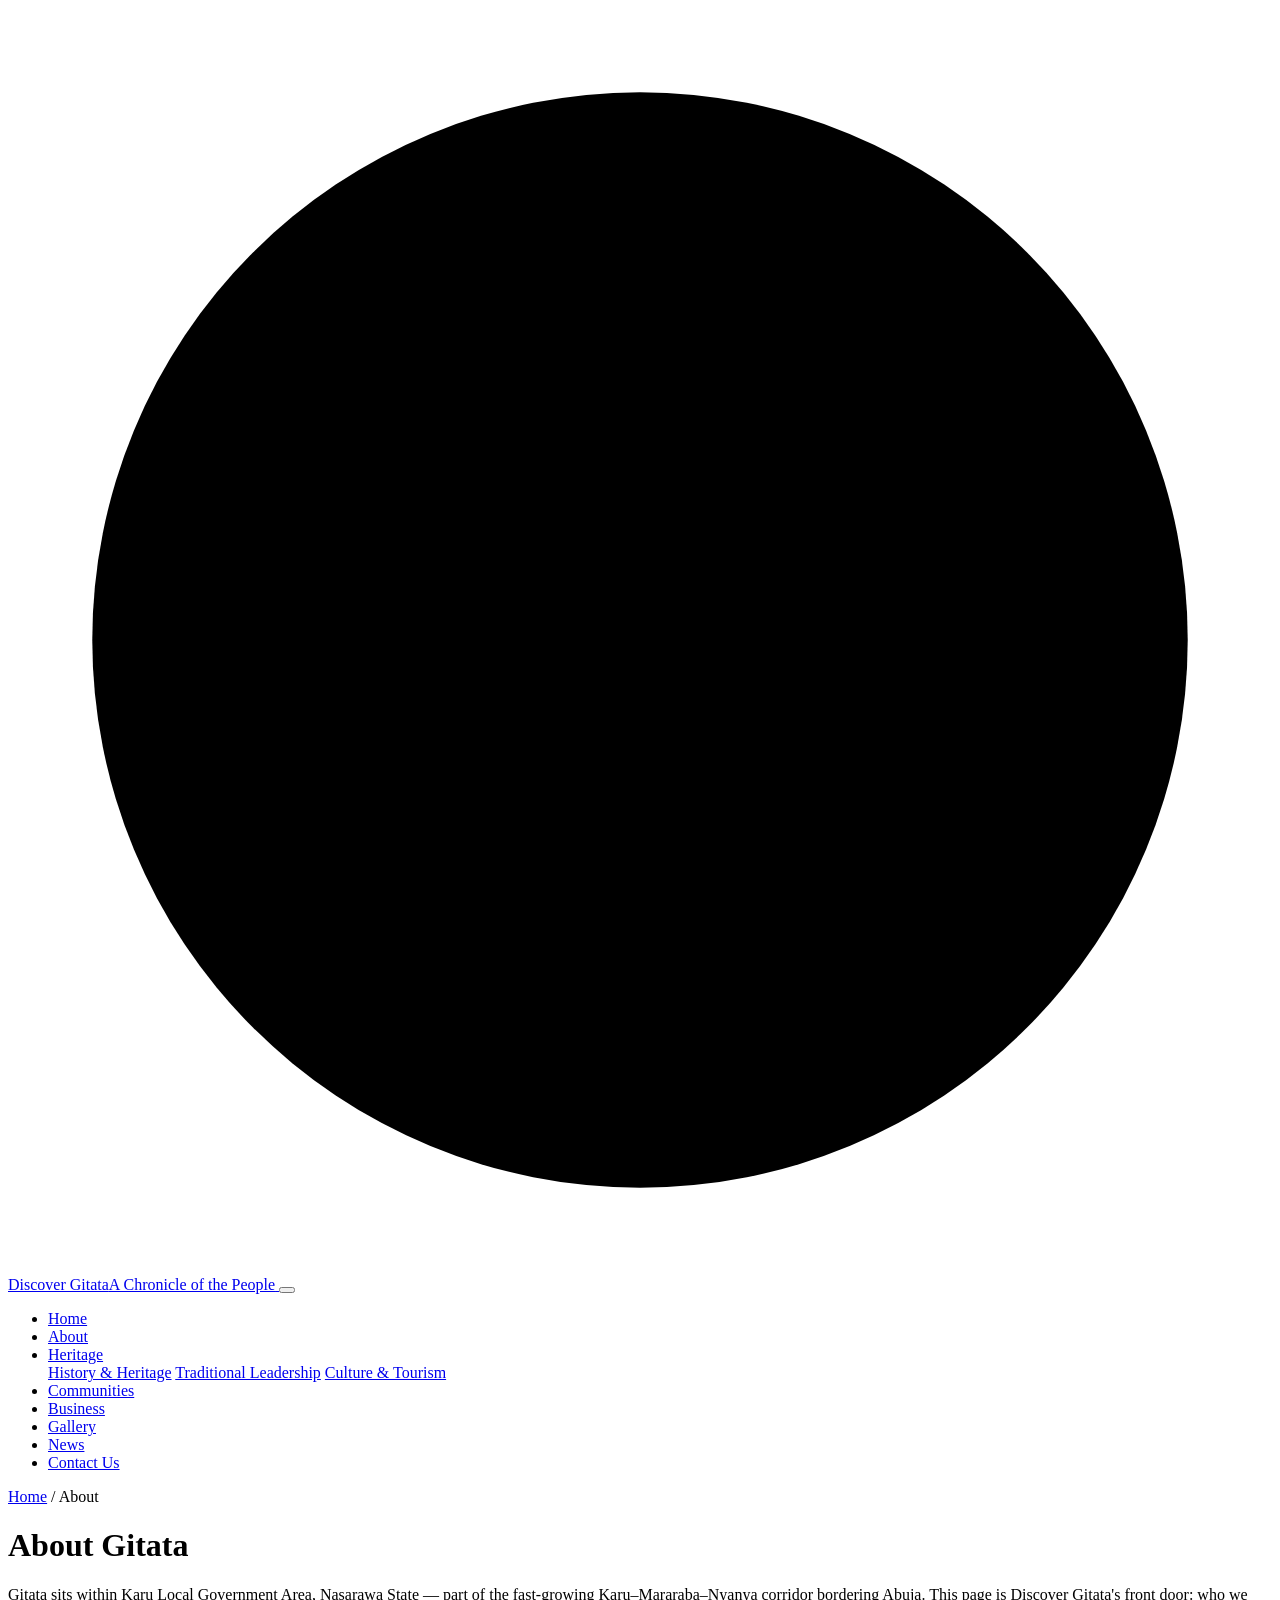
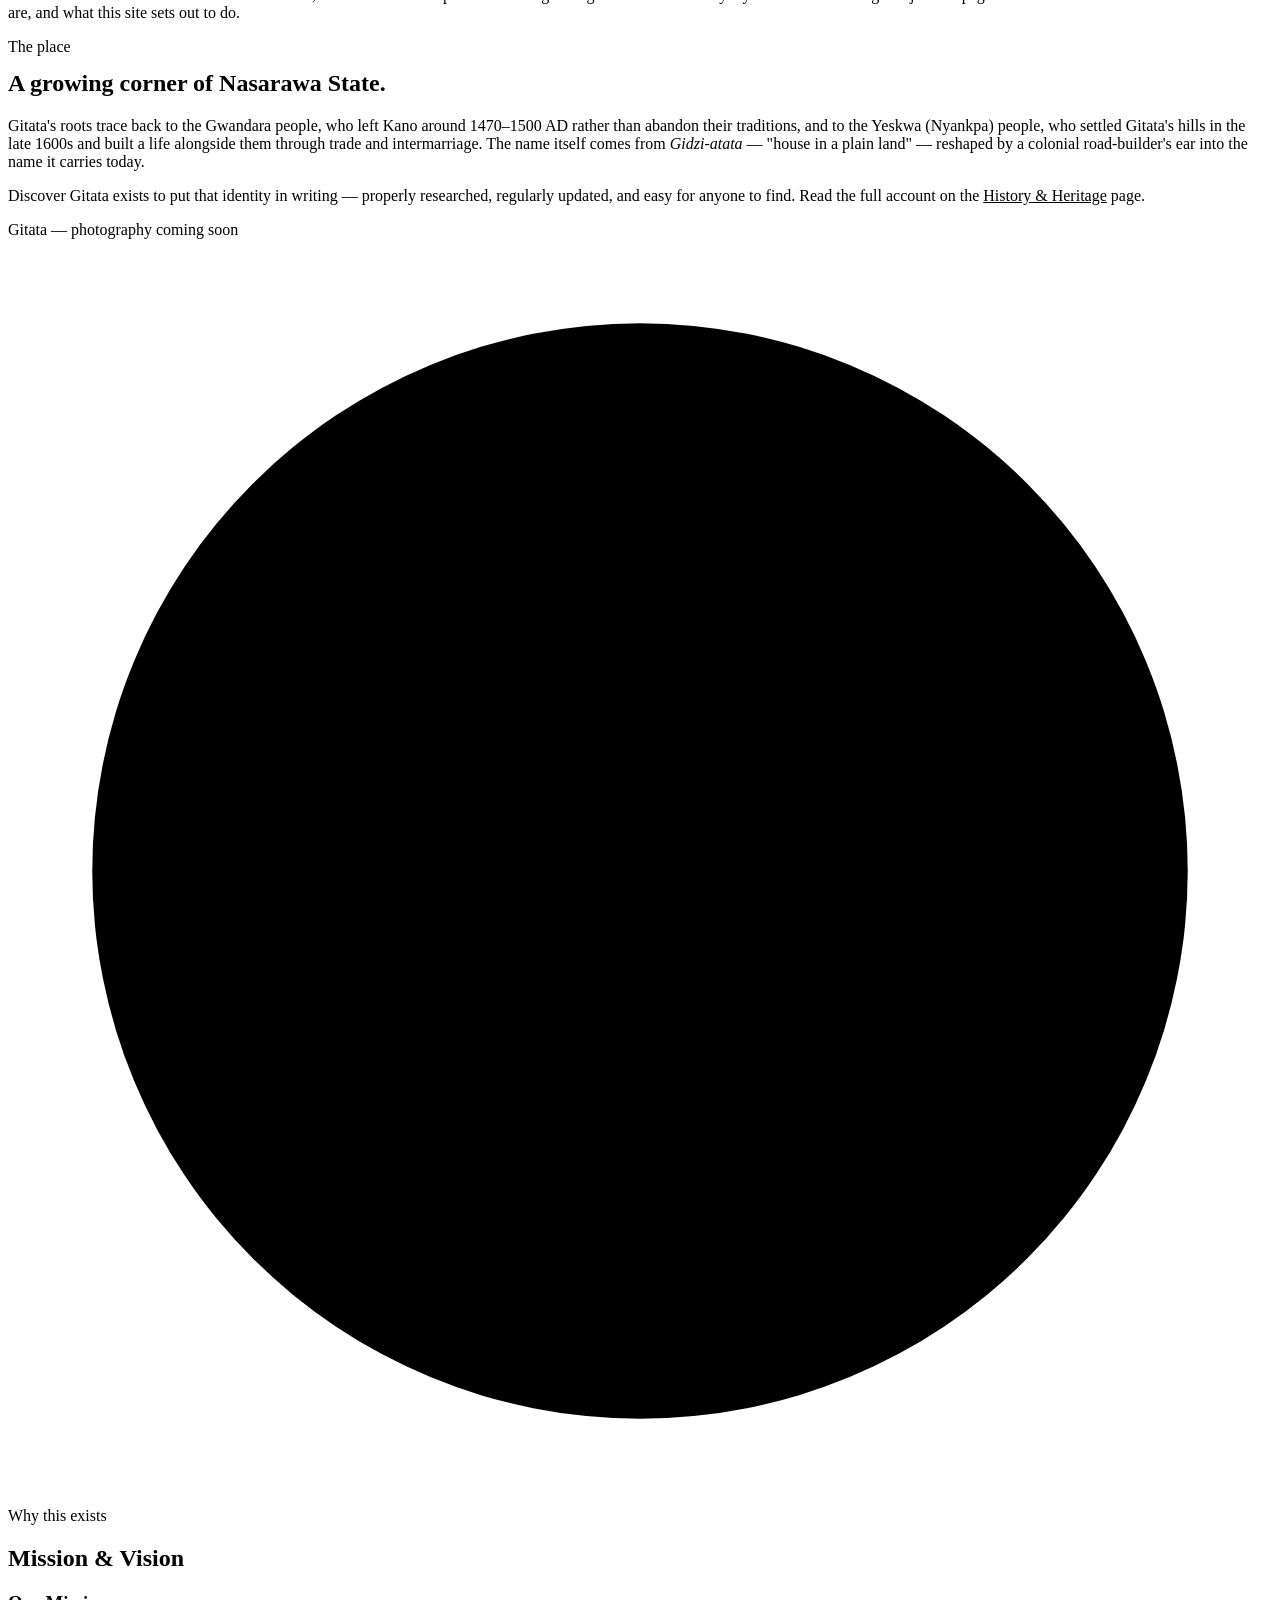
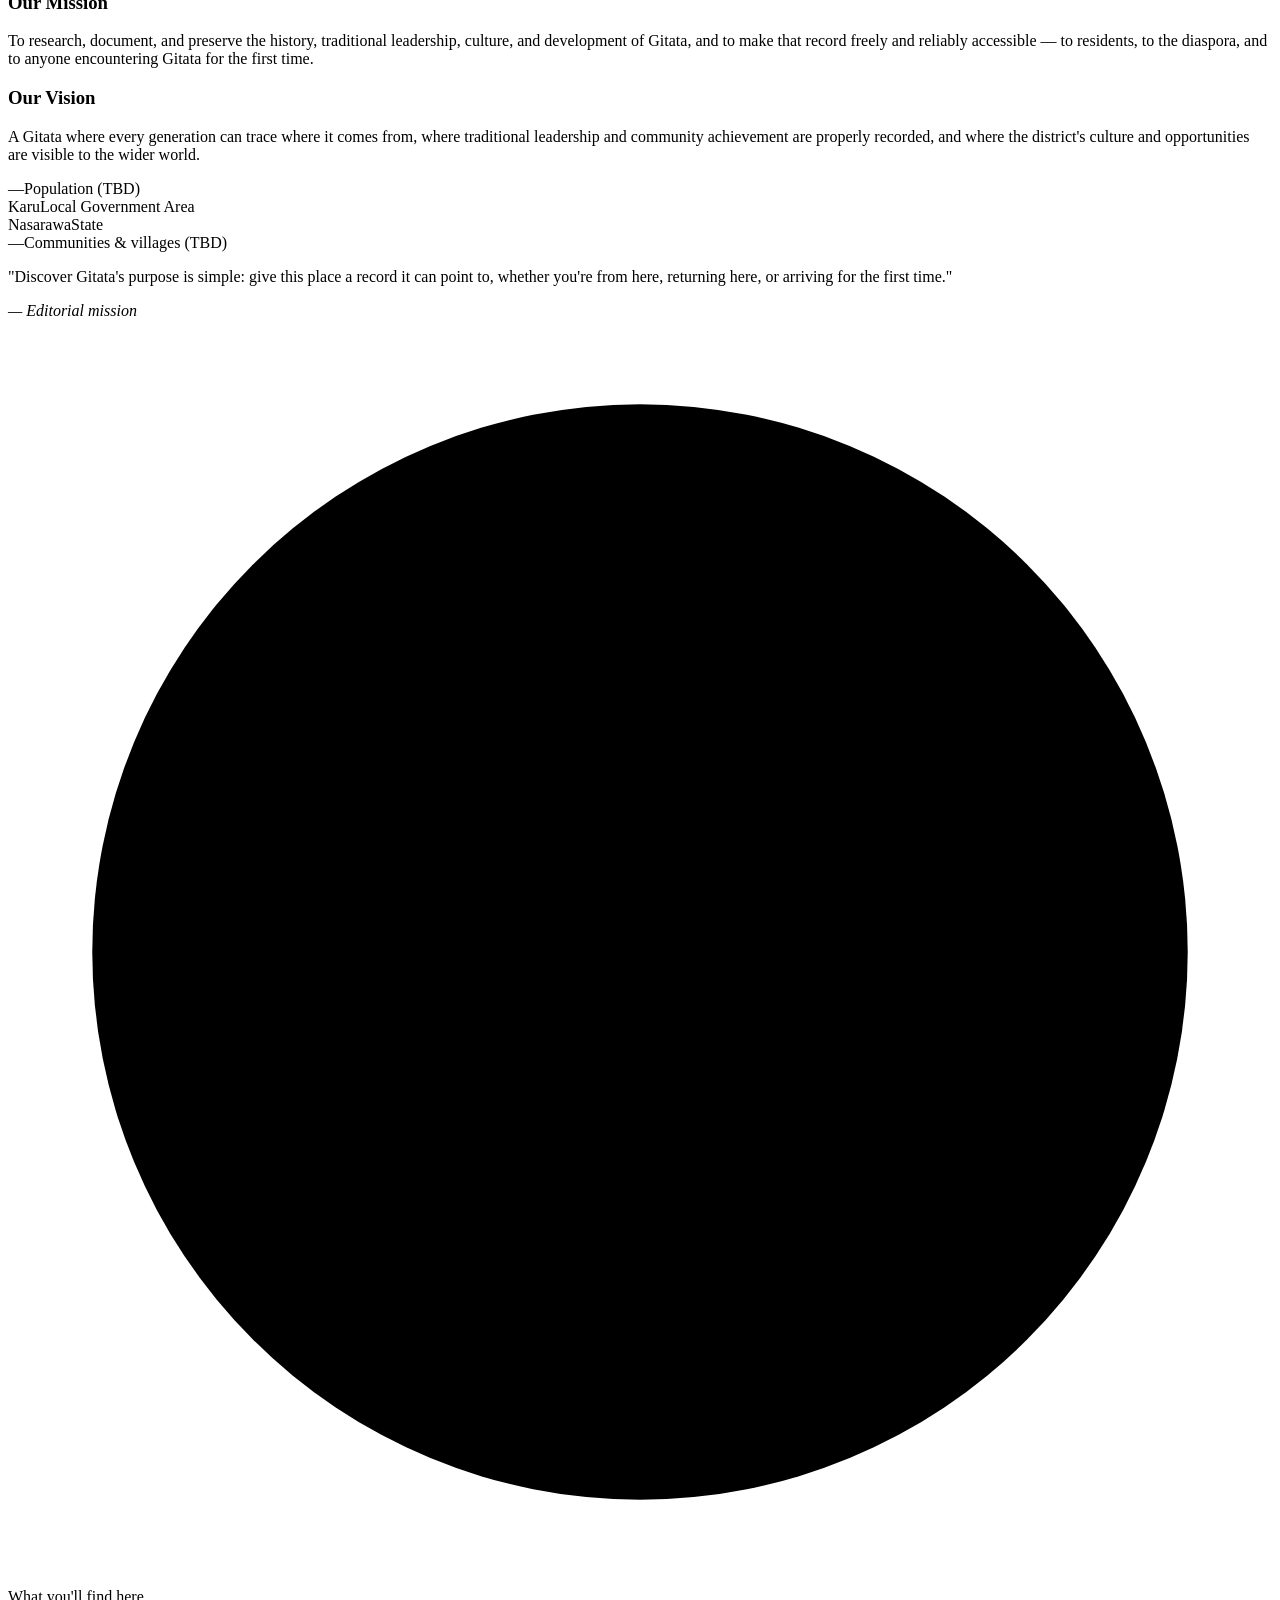
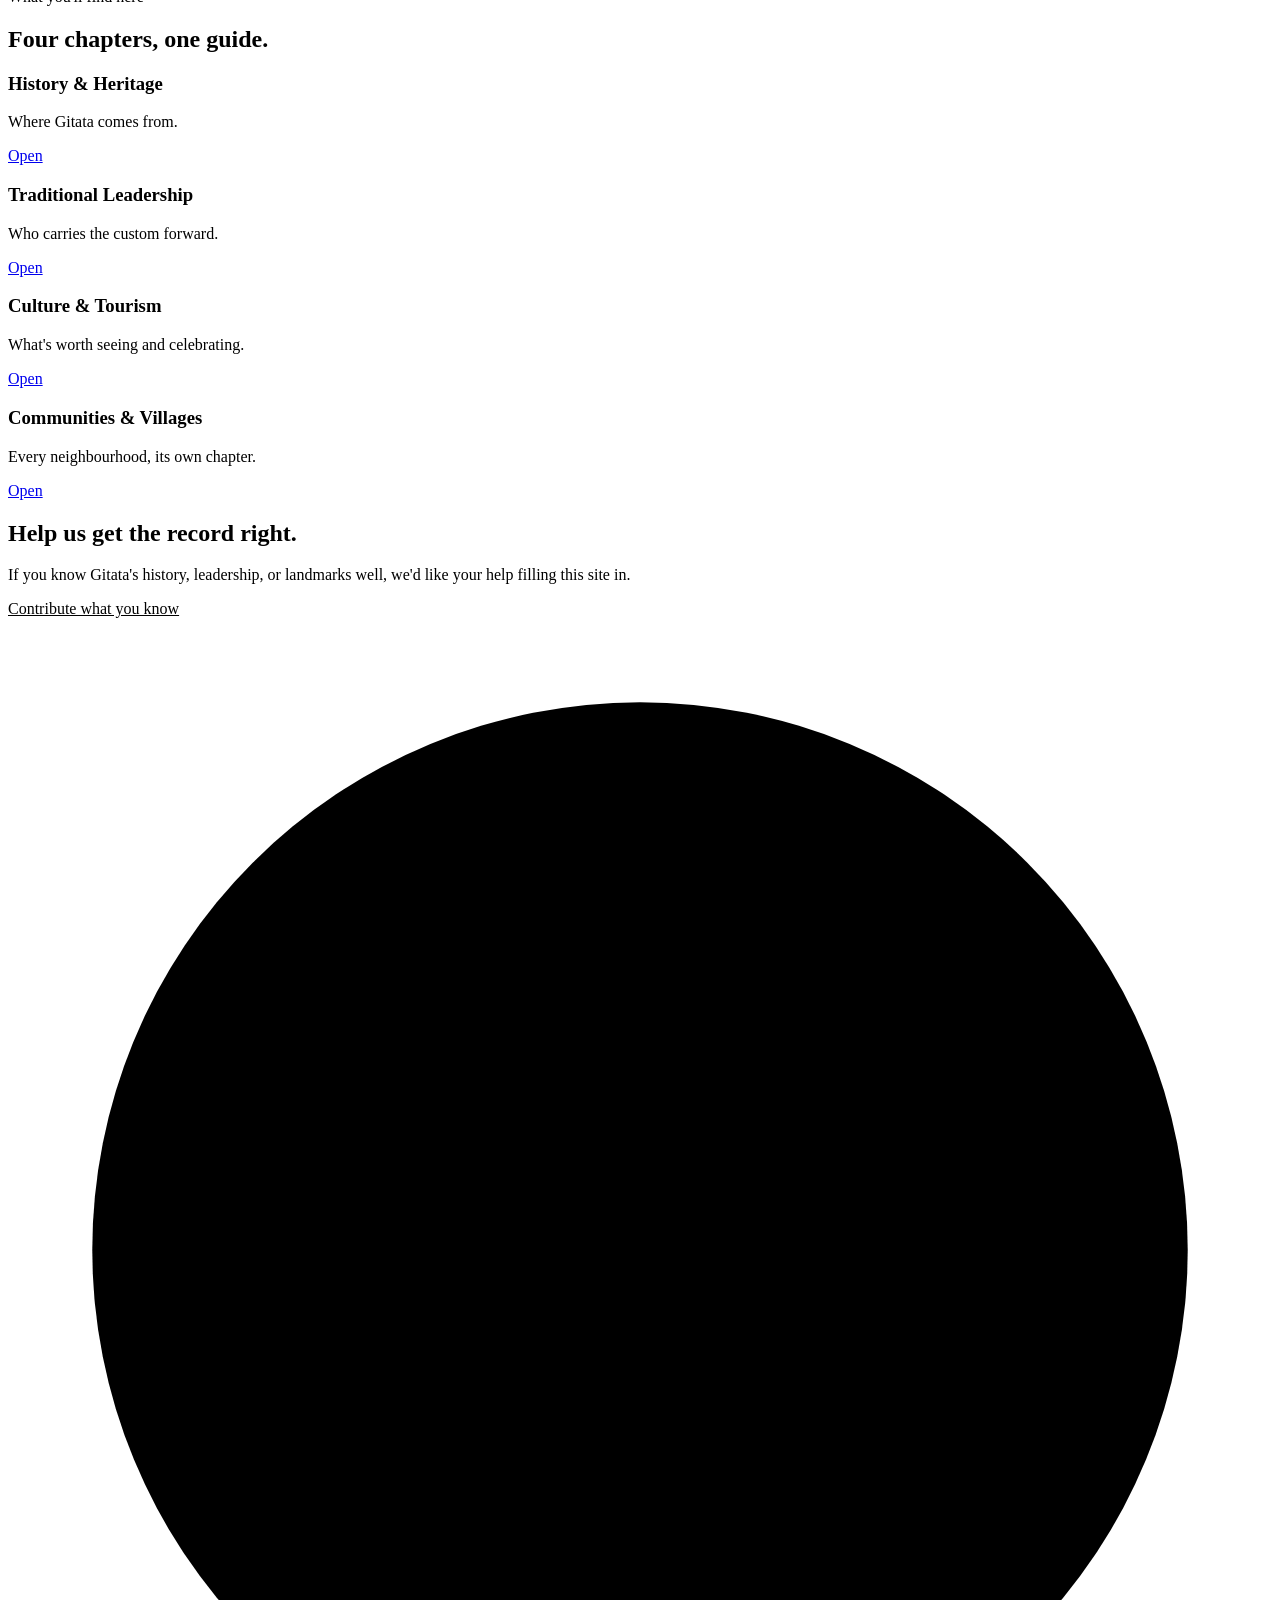
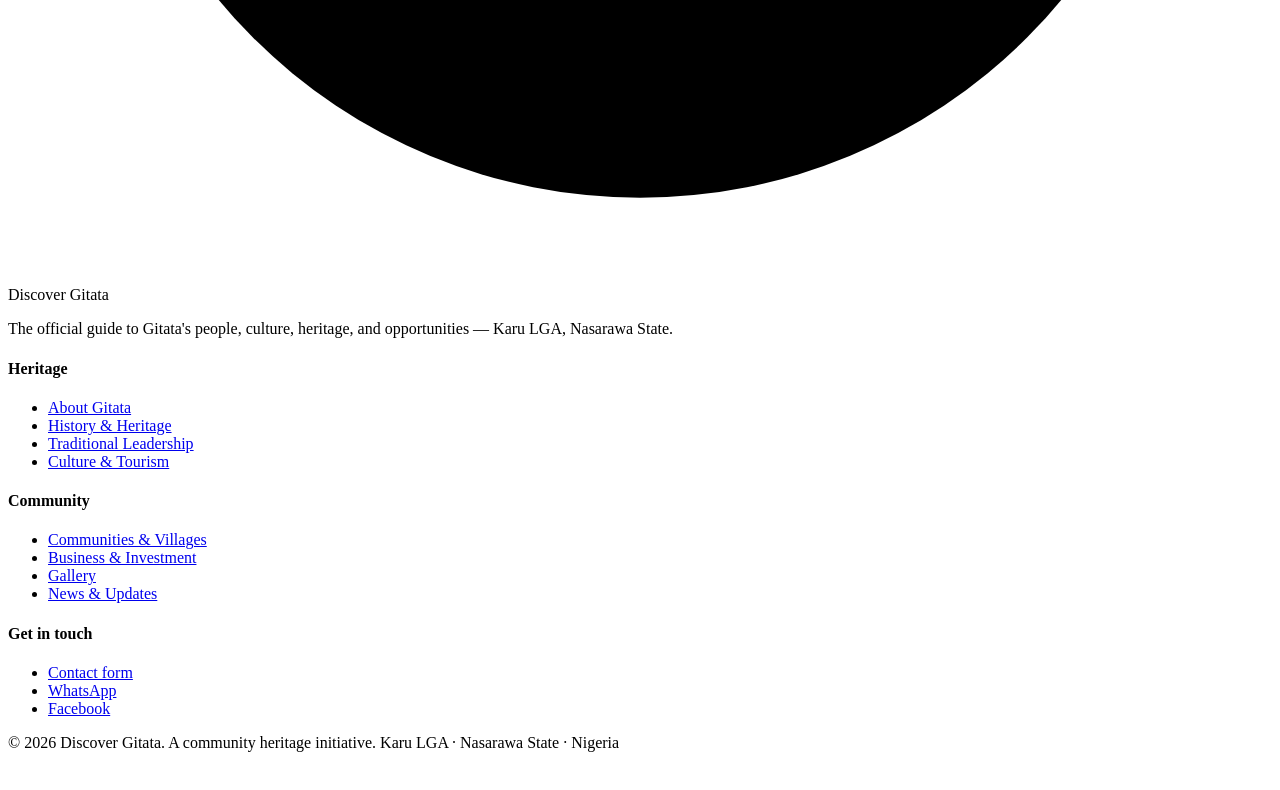
==== about.html @ 5fe95b78 "Add files via upload" ====
<!doctype html>
<html lang="en">
  <head>
    <meta charset="UTF-8" />
    <meta name="viewport" content="width=device-width, initial-scale=1.0" />
    <title>About Gitata Discover Gitata</title>
    <meta
      name="description"
      content="About Gitata: location, identity, and what Discover Gitata covers."
    />
    <link rel="stylesheet" href="css/style.css" />
  </head>
  <body>
    <nav class="site-nav">
      <div class="wrap">
        <a href="index.html" class="brand">
          <svg
            class="seal"
            viewBox="0 0 60 60"
            xmlns="http://www.w3.org/2000/svg"
            aria-hidden="true"
          >
            <circle cx="30" cy="30" r="26" stroke-width="1.3" />
            <circle cx="30" cy="30" r="19" stroke-width="1" />
            <path
              class="seal-core"
              d="M30 20L33 27L40 30L33 33L30 40L27 33L20 30L27 27Z"
            />
          </svg>
          <span
            >Discover Gitata<span class="brand-sub"
              >A Chronicle of the People</span
            ></span
          >
        </a>
        <button
          class="nav-toggle"
          aria-label="Toggle menu"
          aria-expanded="false"
        >
          <span></span><span></span><span></span>
        </button>
        <ul class="nav-links">
          <li><a href="index.html" class="nav-link">Home</a></li>
          <li class="active">
            <a href="about.html" class="nav-link">About</a>
          </li>
          <li class="has-dropdown">
            <a href="#" class="nav-link">Heritage</a>
            <div class="dropdown">
              <a href="history.html">History &amp; Heritage</a>
              <a href="leadership.html">Traditional Leadership</a>
              <a href="culture.html">Culture &amp; Tourism</a>
            </div>
          </li>
          <li><a href="communities.html" class="nav-link">Communities</a></li>
          <li><a href="business.html" class="nav-link">Business</a></li>
          <li><a href="gallery.html" class="nav-link">Gallery</a></li>
          <li><a href="news.html" class="nav-link">News</a></li>
          <li><a href="contact.html" class="nav-cta">Contact Us</a></li>
        </ul>
      </div>
    </nav>

    <header class="sub-hero">
      <div class="wrap">
        <div class="crumb"><a href="index.html">Home</a> / About</div>
        <h1>About Gitata</h1>
        <p class="lede">
          Gitata sits within Karu Local Government Area, Nasarawa State — part
          of the fast-growing Karu–Mararaba–Nyanya corridor bordering Abuja.
          This page is Discover Gitata's front door: who we are, and what this
          site sets out to do.
        </p>
      </div>
    </header>

    <section>
      <div class="wrap">
        <div class="grid grid-2" style="gap: 60px; align-items: flex-start">
          <div>
            <div class="eyebrow">The place</div>
            <h2 style="margin-top: 14px">
              A growing corner of Nasarawa State.
            </h2>
            <p style="margin-top: 16px; color: var(--ink-soft)">
              Gitata's roots trace back to the Gwandara people, who left Kano
              around 1470–1500 AD rather than abandon their traditions, and to
              the Yeskwa (Nyankpa) people, who settled Gitata's hills in the
              late 1600s and built a life alongside them through trade and
              intermarriage. The name itself comes from <em>Gidzi-atata</em> —
              "house in a plain land" — reshaped by a colonial road-builder's
              ear into the name it carries today.
            </p>
            <p style="margin-top: 16px; color: var(--ink-soft)">
              Discover Gitata exists to put that identity in writing — properly
              researched, regularly updated, and easy for anyone to find. Read
              the full account on the
              <a
                href="history.html"
                style="color: var(--laterite); text-decoration: underline"
                >History &amp; Heritage</a
              >
              page.
            </p>
          </div>
          <div class="media-block">
            <span>Gitata — photography coming soon</span>
          </div>
        </div>
      </div>
    </section>

    <section>
      <div class="wrap">
        <div class="section-head">
          <svg
            class="seal"
            viewBox="0 0 60 60"
            xmlns="http://www.w3.org/2000/svg"
            aria-hidden="true"
          >
            <circle cx="30" cy="30" r="26" stroke-width="1.3" />
            <circle cx="30" cy="30" r="19" stroke-width="1" />
            <path
              class="seal-core"
              d="M30 20L33 27L40 30L33 33L30 40L27 33L20 30L27 27Z"
            />
          </svg>
          <div>
            <div class="eyebrow">Why this exists</div>
            <h2>Mission &amp; Vision</h2>
          </div>
        </div>
        <div class="grid grid-2" style="gap: 26px">
          <div class="card">
            <h3>Our Mission</h3>
            <p>
              To research, document, and preserve the history, traditional
              leadership, culture, and development of Gitata, and to make that
              record freely and reliably accessible — to residents, to the
              diaspora, and to anyone encountering Gitata for the first time.
            </p>
          </div>
          <div class="card">
            <h3>Our Vision</h3>
            <p>
              A Gitata where every generation can trace where it comes from,
              where traditional leadership and community achievement are
              properly recorded, and where the district's culture and
              opportunities are visible to the wider world.
            </p>
          </div>
        </div>
      </div>
    </section>

    <section class="section-alt">
      <div class="wrap">
        <div class="grid grid-4">
          <div class="stat">
            <span class="num">—</span
            ><span class="label">Population (TBD)</span>
          </div>
          <div class="stat">
            <span class="num">Karu</span
            ><span class="label">Local Government Area</span>
          </div>
          <div class="stat">
            <span class="num">Nasarawa</span><span class="label">State</span>
          </div>
          <div class="stat">
            <span class="num">—</span
            ><span class="label">Communities &amp; villages (TBD)</span>
          </div>
        </div>
      </div>
    </section>

    <section>
      <div class="wrap">
        <div class="pull">
          <p>
            "Discover Gitata's purpose is simple: give this place a record it
            can point to, whether you're from here, returning here, or arriving
            for the first time."
          </p>
          <cite>— Editorial mission</cite>
        </div>
      </div>
    </section>

    <section class="section-alt">
      <div class="wrap">
        <div class="section-head">
          <svg
            class="seal"
            viewBox="0 0 60 60"
            xmlns="http://www.w3.org/2000/svg"
            aria-hidden="true"
          >
            <circle cx="30" cy="30" r="26" stroke-width="1.3" />
            <circle cx="30" cy="30" r="19" stroke-width="1" />
            <path
              class="seal-core"
              d="M30 20L33 27L40 30L33 33L30 40L27 33L20 30L27 27Z"
            />
          </svg>
          <div>
            <div class="eyebrow">What you'll find here</div>
            <h2>Four chapters, one guide.</h2>
          </div>
        </div>
        <div class="grid grid-4">
          <div class="card">
            <h3>History &amp; Heritage</h3>
            <p>Where Gitata comes from.</p>
            <a href="history.html" class="btn btn-dark" style="margin-top: 14px"
              >Open</a
            >
          </div>
          <div class="card">
            <h3>Traditional Leadership</h3>
            <p>Who carries the custom forward.</p>
            <a
              href="leadership.html"
              class="btn btn-dark"
              style="margin-top: 14px"
              >Open</a
            >
          </div>
          <div class="card">
            <h3>Culture &amp; Tourism</h3>
            <p>What's worth seeing and celebrating.</p>
            <a href="culture.html" class="btn btn-dark" style="margin-top: 14px"
              >Open</a
            >
          </div>
          <div class="card">
            <h3>Communities &amp; Villages</h3>
            <p>Every neighbourhood, its own chapter.</p>
            <a
              href="communities.html"
              class="btn btn-dark"
              style="margin-top: 14px"
              >Open</a
            >
          </div>
        </div>
      </div>
    </section>

    <section class="cta-band">
      <div class="wrap">
        <h2>Help us get the record right.</h2>
        <p class="lede">
          If you know Gitata's history, leadership, or landmarks well, we'd like
          your help filling this site in.
        </p>
        <a
          href="contact.html"
          class="btn"
          style="background: #fff; color: var(--laterite)"
          >Contribute what you know</a
        >
      </div>
    </section>

    <footer>
      <div class="wrap">
        <div class="footer-grid">
          <div>
            <div class="footer-brand">
              <svg
                class="seal"
                viewBox="0 0 60 60"
                xmlns="http://www.w3.org/2000/svg"
                aria-hidden="true"
              >
                <circle cx="30" cy="30" r="26" stroke-width="1.3" />
                <circle cx="30" cy="30" r="19" stroke-width="1" />
                <path
                  class="seal-core"
                  d="M30 20L33 27L40 30L33 33L30 40L27 33L20 30L27 27Z"
                />
              </svg>
              <span>Discover Gitata</span>
            </div>
            <p>
              The official guide to Gitata's people, culture, heritage, and
              opportunities — Karu LGA, Nasarawa State.
            </p>
          </div>
          <div>
            <h4>Heritage</h4>
            <ul class="footer-links">
              <li><a href="about.html">About Gitata</a></li>
              <li><a href="history.html">History &amp; Heritage</a></li>
              <li><a href="leadership.html">Traditional Leadership</a></li>
              <li><a href="culture.html">Culture &amp; Tourism</a></li>
            </ul>
          </div>
          <div>
            <h4>Community</h4>
            <ul class="footer-links">
              <li><a href="communities.html">Communities &amp; Villages</a></li>
              <li><a href="business.html">Business &amp; Investment</a></li>
              <li><a href="gallery.html">Gallery</a></li>
              <li><a href="news.html">News &amp; Updates</a></li>
            </ul>
          </div>
          <div>
            <h4>Get in touch</h4>
            <ul class="footer-links">
              <li><a href="contact.html">Contact form</a></li>
              <li>
                <a
                  href="https://wa.me/2349159329638"
                  target="_blank"
                  rel="noopener"
                  >WhatsApp</a
                >
              </li>
              <li>
                <a
                  href="https://www.facebook.com/share/1D8crczQYN/"
                  target="_blank"
                  rel="noopener"
                  >Facebook</a
                >
              </li>
            </ul>
          </div>
        </div>
        <div class="footer-bottom">
          <span>© 2026 Discover Gitata. A community heritage initiative.</span>
          <span>Karu LGA · Nasarawa State · Nigeria</span>
        </div>
      </div>
    </footer>

    <a
      class="wa-float"
      href="https://wa.me/2349159329638"
      target="_blank"
      rel="noopener"
      aria-label="Chat on WhatsApp"
    >
      <svg width="26" height="26" viewBox="0 0 24 24" fill="#fff">
        <path
          d="M12.04 2C6.58 2 2.13 6.45 2.13 11.91c0 1.75.46 3.46 1.32 4.96L2.05 22l5.25-1.38a9.9 9.9 0 0 0 4.74 1.2h.01c5.46 0 9.91-4.45 9.91-9.91C21.96 6.45 17.5 2 12.04 2Zm5.79 14a1.6 1.6 0 0 1-1.11.98c-.29.06-.66.11-1.9-.4-1.6-.66-2.63-2.28-2.71-2.39-.08-.11-.65-.86-.65-1.65s.41-1.17.56-1.33c.14-.16.31-.2.42-.2h.3c.1 0 .23-.02.36.28.14.32.47 1.11.51 1.19.04.08.07.18.01.29-.06.11-.09.18-.18.27-.09.1-.19.22-.27.3-.09.09-.19.19-.08.37.11.19.49.81 1.05 1.31.72.65 1.33.85 1.52.94.19.09.3.08.41-.05.11-.13.47-.55.6-.74.13-.19.25-.16.42-.1.17.06 1.08.51 1.27.6.19.09.32.14.36.22.05.08.05.44-.1.87Z"
        />
      </svg>
    </a>

    <script src="js/main.js"></script>
  </body>
</html>
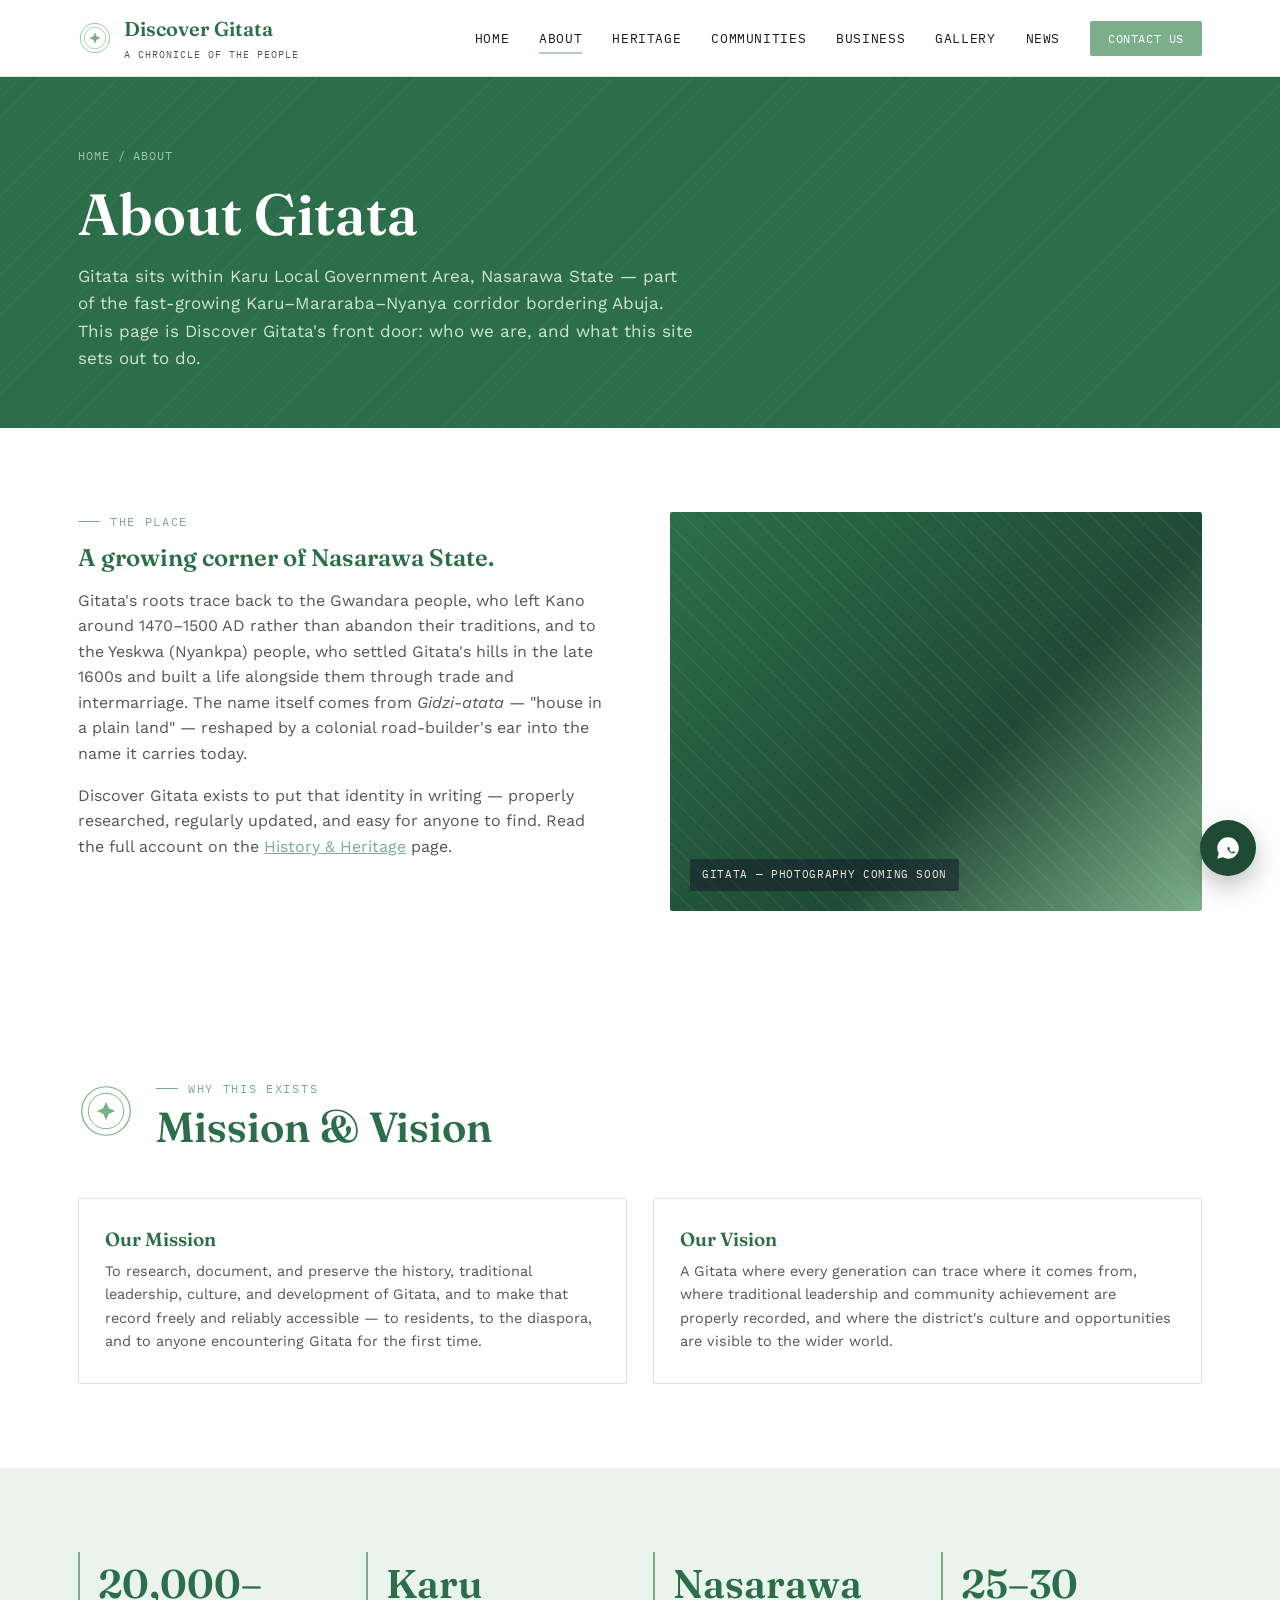
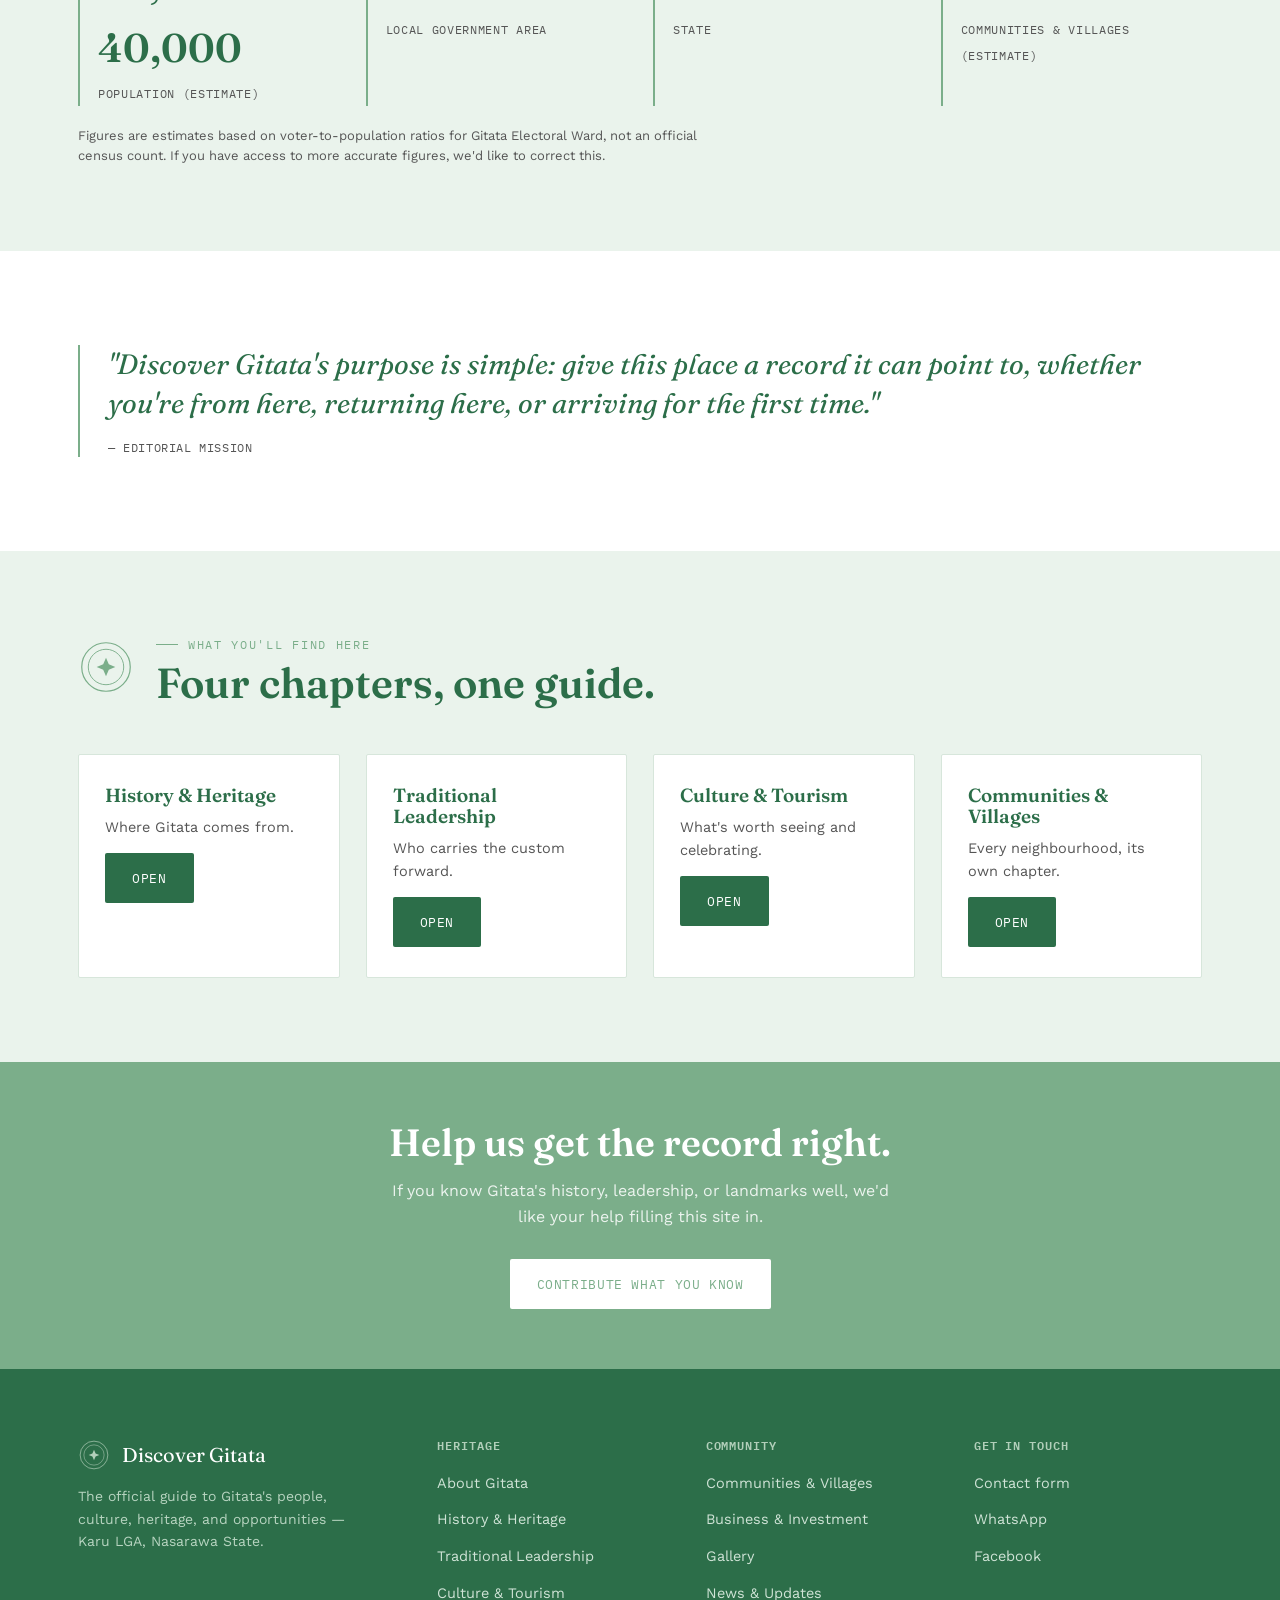
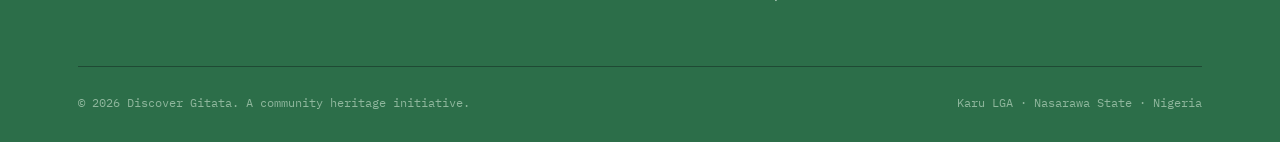
==== commit 09924626: "Add files via upload" ====
--- a/about.html
+++ b/about.html
@@ -3,7 +3,7 @@
   <head>
     <meta charset="UTF-8" />
     <meta name="viewport" content="width=device-width, initial-scale=1.0" />
-    <title>About Gitata Discover Gitata</title>
+    <title>About Gitata — Discover Gitata</title>
     <meta
       name="description"
       content="About Gitata: location, identity, and what Discover Gitata covers."
@@ -137,9 +137,10 @@
             <h3>Our Mission</h3>
             <p>
               To research, document, and preserve the history, traditional
-              leadership, culture, and development of Gitata, and to make that
-              record freely and reliably accessible — to residents, to the
-              diaspora, and to anyone encountering Gitata for the first time.
+              leadership, culture, and development of Gitata, and to make
+              that record freely and reliably accessible — to residents, to
+              the diaspora, and to anyone encountering Gitata for the first
+              time.
             </p>
           </div>
           <div class="card">
@@ -159,8 +160,8 @@
       <div class="wrap">
         <div class="grid grid-4">
           <div class="stat">
-            <span class="num">—</span
-            ><span class="label">Population (TBD)</span>
+            <span class="num">20,000–40,000</span
+            ><span class="label">Population (estimate)</span>
           </div>
           <div class="stat">
             <span class="num">Karu</span
@@ -170,10 +171,11 @@
             <span class="num">Nasarawa</span><span class="label">State</span>
           </div>
           <div class="stat">
-            <span class="num">—</span
-            ><span class="label">Communities &amp; villages (TBD)</span>
-          </div>
-        </div>
+            <span class="num">25–30</span
+            ><span class="label">Communities &amp; villages (estimate)</span>
+          </div>
+        </div>
+        <p style="margin-top:20px; color:var(--ink-soft); max-width:640px; font-size:13px;">Figures are estimates based on voter-to-population ratios for Gitata Electoral Ward, not an official census count. If you have access to more accurate figures, we'd like to correct this.</p>
       </div>
     </section>
 
--- a/css/style.css
+++ b/css/style.css
@@ -0,0 +1,412 @@
+/* ==========================================================================
+   DISCOVER GITATA — Design System
+   Concept: "The Ledger" — a chronicle of a place, its people, and its record.
+   ========================================================================== */
+
+@import url('https://fonts.googleapis.com/css2?family=Fraunces:ital,opsz,wght@0,9..144,300;0,9..144,400;0,9..144,500;0,9..144,600;0,9..144,700;1,9..144,400&family=Work+Sans:wght@300;400;500;600;700&family=IBM+Plex+Mono:wght@400;500&display=swap');
+
+:root{
+  /* --- Palette: white & green, matched to the Group_Slide5 deck --- */
+  --ink:        #1A1A1A;   /* near-black text */
+  --ink-soft:   #555555;   /* secondary text */
+  --parchment:  #FFFFFF;   /* page background — white */
+  --parchment-2:#EAF3EC;   /* recessed panels — pale mint */
+  --indigo:     #2C6E49;   /* deep forest green — primary */
+  --indigo-2:   #2C6E4990; /* translucent green */
+  --laterite:   #7BAE8A;   /* mid sage green — secondary accent */
+  --gold:       #B2CFBA;   /* light sage green — button/highlight accent */
+  --forest:     #1F4A34;   /* darker green — depth in gradients */
+  --line:       #D7E6DB;   /* hairline rule on light bg */
+  --line-dark:  #1F4A34;   /* hairline rule on green bg */
+
+  /* --- Type --- */
+  --f-display: 'Fraunces', serif;
+  --f-body: 'Work Sans', sans-serif;
+  --f-mono: 'IBM Plex Mono', monospace;
+
+  /* --- Scale --- */
+  --radius: 2px;
+  --max: 1180px;
+}
+
+*, *::before, *::after{ box-sizing: border-box; }
+html{ scroll-behavior: smooth; }
+body{
+  margin:0;
+  background: var(--parchment);
+  color: var(--ink);
+  font-family: var(--f-body);
+  font-size: 16px;
+  line-height: 1.6;
+  -webkit-font-smoothing: antialiased;
+}
+img{ max-width:100%; display:block; }
+a{ color: inherit; text-decoration:none; }
+ul{ margin:0; padding:0; list-style:none; }
+h1,h2,h3,h4{ font-family: var(--f-display); font-weight:600; margin:0; line-height:1.1; color: var(--indigo); }
+p{ margin:0; }
+.wrap{ max-width: var(--max); margin:0 auto; padding: 0 28px; }
+
+@media (prefers-reduced-motion: reduce){
+  *{ animation-duration: 0.001ms !important; transition-duration: 0.001ms !important; scroll-behavior:auto !important; }
+}
+
+:focus-visible{ outline: 2px solid var(--gold); outline-offset: 3px; }
+
+/* --- Eyebrow / mono labels --- */
+.eyebrow{
+  font-family: var(--f-mono);
+  font-size: 12px;
+  letter-spacing: 0.14em;
+  text-transform: uppercase;
+  color: var(--laterite);
+  display:flex;
+  align-items:center;
+  gap:10px;
+}
+.eyebrow::before{
+  content:"";
+  width:22px; height:1px;
+  background: var(--laterite);
+  display:inline-block;
+}
+
+/* ==========================================================================
+   SEAL — recurring emblem: concentric rings + a woven inner mark.
+   Used as a section marker throughout the site instead of numbering.
+   ========================================================================== */
+.seal{
+  width:56px; height:56px;
+  flex-shrink:0;
+}
+.seal circle{ fill:none; stroke: currentColor; }
+.seal .seal-core{ fill: currentColor; }
+
+/* ==========================================================================
+   NAV
+   ========================================================================== */
+.site-nav{
+  position: sticky; top:0; z-index: 100;
+  background: var(--parchment);
+  border-bottom: 1px solid var(--line);
+}
+.site-nav .wrap{
+  display:flex; align-items:center; justify-content:space-between;
+  height:76px;
+}
+.brand{
+  display:flex; align-items:center; gap:12px;
+  font-family: var(--f-display); font-weight:600; font-size:20px;
+  color: var(--indigo);
+}
+.brand .seal{ width:34px; height:34px; color: var(--laterite); }
+.brand-sub{
+  display:block; font-family: var(--f-mono); font-size:10px;
+  letter-spacing:0.1em; text-transform:uppercase; color: var(--ink-soft);
+  font-weight:400; margin-top:2px;
+}
+.nav-links{ display:flex; align-items:center; gap: 30px; }
+.nav-links > li{ position:relative; }
+.nav-links a.nav-link{
+  font-family: var(--f-mono); font-size:12.5px; letter-spacing:0.05em;
+  text-transform:uppercase; color: var(--ink);
+  padding: 8px 0; position:relative;
+}
+.nav-links a.nav-link::after{
+  content:""; position:absolute; left:0; right:0; bottom:0; height:2px;
+  background: var(--gold); transform: scaleX(0); transform-origin:left;
+  transition: transform .2s ease;
+}
+.nav-links a.nav-link:hover::after,
+.nav-links li.active a.nav-link::after{ transform: scaleX(1); }
+
+.has-dropdown .dropdown{
+  position:absolute; top: 100%; left:50%; transform: translateX(-50%);
+  background: var(--indigo); min-width:220px; padding:10px 0;
+  border-top:2px solid var(--gold);
+  opacity:0; visibility:hidden; translate: 0 6px;
+  transition: all .18s ease;
+  box-shadow: 0 14px 28px rgba(0,0,0,.18);
+}
+.has-dropdown:hover .dropdown,
+.has-dropdown:focus-within .dropdown{ opacity:1; visibility:visible; translate:0 0; }
+.dropdown a{
+  display:block; padding:10px 20px; font-family: var(--f-mono); font-size:12px;
+  color: var(--parchment); letter-spacing:0.04em; text-transform:uppercase;
+}
+.dropdown a:hover{ background: rgba(255,255,255,.06); color: var(--gold); }
+
+.nav-cta{
+  font-family: var(--f-mono); font-size:12px; letter-spacing:.05em; text-transform:uppercase;
+  background: var(--laterite); color:#fff; padding:10px 18px; border-radius: var(--radius);
+}
+.nav-cta:hover{ background: var(--indigo); }
+
+.nav-toggle{ display:none; background:none; border:0; cursor:pointer; padding:6px; }
+.nav-toggle span{ display:block; width:24px; height:2px; background: var(--indigo); margin:5px 0; }
+
+@media (max-width: 980px){
+  .nav-links{
+    position:fixed; inset: 76px 0 0 0; background: var(--parchment);
+    flex-direction:column; align-items:flex-start; gap:0;
+    padding: 10px 28px 40px; overflow-y:auto;
+    transform: translateX(100%); transition: transform .25s ease;
+  }
+  .nav-links.open{ transform: translateX(0); }
+  .nav-links > li{ width:100%; border-bottom:1px solid var(--line); }
+  .nav-links a.nav-link{ display:block; padding:16px 0; }
+  .has-dropdown .dropdown{
+    position:static; transform:none; opacity:1; visibility:visible; box-shadow:none;
+    background:transparent; border-top:none; padding: 0 0 10px 14px; display:none;
+  }
+  .has-dropdown.open .dropdown{ display:block; }
+  .dropdown a{ color: var(--ink-soft); padding:10px 0; }
+  .nav-toggle{ display:block; }
+  .nav-cta{ display:none; }
+}
+
+/* ==========================================================================
+   HERO (home — full chronicle title-page treatment)
+   ========================================================================== */
+.hero{
+  background: var(--indigo);
+  color: var(--parchment);
+  position: relative;
+  overflow:hidden;
+  padding: 100px 0 90px;
+}
+.hero::before{
+  /* woven texture — thin diagonal hatch, evokes local weaving */
+  content:"";
+  position:absolute; inset:0;
+  background-image: repeating-linear-gradient(135deg, rgba(178,207,186,0.06) 0px, rgba(178,207,186,0.06) 1px, transparent 1px, transparent 14px);
+  pointer-events:none;
+}
+.hero .wrap{ position:relative; }
+.hero-eyebrow{
+  font-family: var(--f-mono); font-size:12px; letter-spacing:.16em; text-transform:uppercase;
+  color: var(--gold); display:flex; align-items:center; gap:12px; margin-bottom: 28px;
+  opacity:0; animation: rise .7s ease forwards;
+}
+.hero-eyebrow::before{ content:""; width:30px; height:1px; background: var(--gold); }
+.hero h1{
+  color:#fff;
+  font-size: clamp(42px, 7vw, 92px);
+  font-weight:600;
+  letter-spacing: -0.01em;
+  max-width: 900px;
+  opacity:0; animation: rise .8s ease .1s forwards;
+}
+.hero h1 em{ font-style:italic; color: var(--gold); font-weight:400; }
+.hero .lede{
+  font-size: clamp(17px, 1.6vw, 20px);
+  max-width: 560px; margin-top: 26px; color: #CFE3D6;
+  opacity:0; animation: rise .8s ease .22s forwards;
+}
+.hero-meta{
+  margin-top: 46px; padding-top: 26px; border-top: 1px solid var(--line-dark);
+  display:flex; flex-wrap:wrap; gap: 36px;
+  font-family: var(--f-mono); font-size:12.5px; color: #A8CDB6;
+  opacity:0; animation: rise .8s ease .34s forwards;
+}
+.hero-meta strong{ color: var(--gold); display:block; font-size:11px; letter-spacing:.08em; text-transform:uppercase; margin-bottom:6px; font-weight:500;}
+.hero-cta-row{
+  display:flex; gap:16px; margin-top: 38px; flex-wrap:wrap;
+  opacity:0; animation: rise .8s ease .46s forwards;
+}
+
+@keyframes rise{ from{ opacity:0; transform: translateY(14px);} to{ opacity:1; transform:none; } }
+
+.btn{
+  font-family: var(--f-mono); font-size:12.5px; letter-spacing:.05em; text-transform:uppercase;
+  padding: 14px 26px; border-radius: var(--radius); display:inline-block; border:1px solid transparent;
+  transition: all .18s ease;
+}
+.btn-primary{ background: var(--gold); color: var(--indigo); }
+.btn-primary:hover{ background:#e0b25c; }
+.btn-ghost{ border-color: rgba(244,238,221,0.4); color: var(--parchment); }
+.btn-ghost:hover{ border-color: var(--gold); color: var(--gold); }
+.btn-dark{ background: var(--indigo); color: var(--parchment); }
+.btn-dark:hover{ background: var(--laterite); }
+
+/* ==========================================================================
+   SUB-HERO (interior pages)
+   ========================================================================== */
+.sub-hero{
+  background: var(--indigo); color: var(--parchment); padding: 70px 0 56px; position:relative; overflow:hidden;
+}
+.sub-hero::before{
+  content:""; position:absolute; inset:0;
+  background-image: repeating-linear-gradient(135deg, rgba(178,207,186,0.06) 0px, rgba(178,207,186,0.06) 1px, transparent 1px, transparent 14px);
+}
+.sub-hero .wrap{ position:relative; }
+.sub-hero h1{ color:#fff; font-size: clamp(34px,5vw,58px); }
+.sub-hero .lede{ max-width:620px; margin-top:16px; color:#CFE3D6; font-size:17px; }
+.crumb{
+  font-family: var(--f-mono); font-size:11.5px; letter-spacing:.08em; text-transform:uppercase;
+  color:#9FC4AC; margin-bottom:18px;
+}
+.crumb a:hover{ color: var(--gold); }
+
+/* ==========================================================================
+   SECTIONS
+   ========================================================================== */
+section{ padding: 84px 0; }
+.section-head{ display:flex; gap:22px; align-items:flex-start; margin-bottom: 48px; }
+.section-head .seal{ color: var(--laterite); margin-top:4px; }
+.section-head h2{ font-size: clamp(28px, 3.6vw, 42px); margin-top:6px; }
+.section-head .lede{ color: var(--ink-soft); max-width:520px; margin-top:10px; font-size:16px; }
+.section-alt{ background: var(--parchment-2); }
+.section-dark{ background: var(--indigo); color: var(--parchment); }
+.section-dark h2, .section-dark .eyebrow{ color: var(--parchment); }
+.section-dark .eyebrow{ color: var(--gold); }
+.section-dark .eyebrow::before{ background: var(--gold); }
+
+/* --- Grids / Cards --- */
+.grid{ display:grid; gap: 26px; }
+.grid-3{ grid-template-columns: repeat(3, 1fr); }
+.grid-4{ grid-template-columns: repeat(4, 1fr); }
+.grid-2{ grid-template-columns: repeat(2, 1fr); }
+@media (max-width: 900px){ .grid-3,.grid-4{ grid-template-columns: repeat(2,1fr);} }
+@media (max-width: 620px){ .grid-3,.grid-4,.grid-2{ grid-template-columns: 1fr; } }
+
+.card{
+  background:#fff; border:1px solid var(--line); border-radius: var(--radius);
+  padding: 30px 26px; transition: transform .2s ease, box-shadow .2s ease;
+}
+.card:hover{ transform: translateY(-4px); box-shadow: 0 18px 34px rgba(30,42,68,0.1); }
+.card .seal{ width:36px; height:36px; color: var(--laterite); margin-bottom:16px; }
+.card h3{ font-size:19px; margin-bottom:10px; }
+.card p{ color: var(--ink-soft); font-size:14.5px; }
+
+.stat{
+  border-left: 2px solid var(--laterite); padding-left:18px;
+}
+.stat .num{ font-family: var(--f-display); font-size: 40px; color: var(--indigo); font-weight:600; display:block; }
+.stat .label{ font-family: var(--f-mono); font-size:11.5px; letter-spacing:.06em; text-transform:uppercase; color: var(--ink-soft); }
+.section-dark .stat .num{ color:#fff; }
+.section-dark .stat .label{ color:#A8CDB6; }
+.section-dark .stat{ border-color: var(--gold); }
+
+/* --- Placeholder media block (no photography yet) --- */
+.media-block{
+  position:relative; aspect-ratio: 4/3; border-radius: var(--radius); overflow:hidden;
+  background: linear-gradient(135deg, var(--indigo), #1F4A34 60%, var(--laterite));
+  display:flex; align-items:flex-end; padding:20px;
+}
+.media-block::before{
+  content:""; position:absolute; inset:0;
+  background-image: repeating-linear-gradient(45deg, rgba(244,238,221,0.06) 0px, rgba(244,238,221,0.06) 2px, transparent 2px, transparent 16px);
+}
+.media-block span{
+  position:relative; font-family: var(--f-mono); font-size:11px; letter-spacing:.06em; text-transform:uppercase;
+  color: #F4EEDD; background: rgba(20,26,45,0.55); padding:7px 12px; border-radius:2px;
+}
+.media-block.tone-gold{ background: linear-gradient(135deg, var(--gold), #4C8F6A 65%, var(--indigo)); }
+.media-block.tone-forest{ background: linear-gradient(135deg, var(--forest), #123322 65%, var(--indigo)); }
+
+.photo-block{
+  position:relative; aspect-ratio: 4/3; border-radius: var(--radius); overflow:hidden;
+}
+.photo-block img{
+  width:100%; height:100%; object-fit:cover; display:block;
+}
+.photo-block .photo-caption{
+  position:absolute; left:20px; bottom:20px; font-family: var(--f-mono); font-size:11px;
+  letter-spacing:.06em; text-transform:uppercase; color:#F4EEDD;
+  background: rgba(20,26,45,0.55); padding:7px 12px; border-radius:2px;
+}
+.photo-block.portrait{ aspect-ratio: 3/4; }
+
+/* ==========================================================================
+   LEDGER TIMELINE (signature component — History & Heritage)
+   ========================================================================== */
+.ledger{ position:relative; padding-left: 40px; }
+.ledger::before{
+  content:""; position:absolute; left:9px; top:6px; bottom:6px; width:1px;
+  background: repeating-linear-gradient(to bottom, var(--laterite) 0, var(--laterite) 6px, transparent 6px, transparent 12px);
+}
+.ledger-entry{ position:relative; padding-bottom:44px; }
+.ledger-entry:last-child{ padding-bottom:0; }
+.ledger-entry::before{
+  content:""; position:absolute; left:-40px; top:4px; width:18px; height:18px;
+  border:2px solid var(--laterite); border-radius:50%; background: var(--parchment);
+}
+.ledger-date{ font-family: var(--f-mono); font-size:12.5px; color: var(--laterite); letter-spacing:.06em; margin-bottom:8px; display:block; }
+.ledger-entry h3{ font-size:21px; margin-bottom:8px; }
+.ledger-entry p{ color: var(--ink-soft); max-width: 620px; }
+
+/* ==========================================================================
+   QUOTE / PULL
+   ========================================================================== */
+.pull{
+  border-left: 2px solid var(--laterite); padding-left: 28px; margin: 10px 0;
+}
+.pull p{ font-family: var(--f-display); font-style:italic; font-size: clamp(20px,2.4vw,28px); color: var(--indigo); line-height:1.4; }
+.pull cite{ display:block; margin-top:14px; font-family: var(--f-mono); font-size:12px; letter-spacing:.05em; text-transform:uppercase; font-style:normal; color: var(--ink-soft); }
+.section-dark .pull p{ color:#fff; }
+.section-dark .pull{ border-color: var(--gold); }
+.section-dark .pull cite{ color:#A8CDB6; }
+
+/* ==========================================================================
+   FORM (contact)
+   ========================================================================== */
+.form-field{ margin-bottom: 20px; }
+.form-field label{
+  display:block; font-family: var(--f-mono); font-size:11.5px; letter-spacing:.06em; text-transform:uppercase;
+  color: var(--ink-soft); margin-bottom:8px;
+}
+.form-field input, .form-field textarea, .form-field select{
+  width:100%; padding: 13px 14px; font-family: var(--f-body); font-size:15px;
+  border:1px solid var(--line); background:#fff; border-radius: var(--radius); color: var(--ink);
+}
+.form-field input:focus, .form-field textarea:focus{ outline:none; border-color: var(--laterite); }
+.form-note{ font-size:13px; color: var(--ink-soft); margin-top:10px; }
+
+/* ==========================================================================
+   CTA BAND
+   ========================================================================== */
+.cta-band{
+  background: var(--laterite); color:#fff; padding: 60px 0; text-align:center;
+}
+.cta-band h2{ color:#fff; font-size: clamp(26px,3.4vw,38px); }
+.cta-band .lede{ color: rgba(255,255,255,0.85); max-width:520px; margin: 14px auto 30px; }
+
+/* ==========================================================================
+   FOOTER
+   ========================================================================== */
+footer{ background: var(--indigo); color: var(--parchment); padding: 70px 0 30px; }
+.footer-grid{ display:grid; grid-template-columns: 1.4fr 1fr 1fr 1fr; gap:40px; padding-bottom:50px; border-bottom:1px solid var(--line-dark); }
+@media (max-width: 800px){ .footer-grid{ grid-template-columns: 1fr 1fr; } }
+@media (max-width: 520px){ .footer-grid{ grid-template-columns: 1fr; } }
+.footer-brand{ display:flex; align-items:center; gap:12px; font-family: var(--f-display); font-size:20px; margin-bottom:14px; }
+.footer-brand .seal{ color: var(--gold); width:32px; height:32px; }
+footer p{ color:#B7D4C0; font-size:14px; max-width:280px; }
+footer h4{ color: var(--gold); font-family: var(--f-mono); font-size:11.5px; letter-spacing:.08em; text-transform:uppercase; margin-bottom:18px; }
+footer .footer-links li{ margin-bottom:11px; }
+footer .footer-links a{ color:#CFE3D6; font-size:14.5px; }
+footer .footer-links a:hover{ color: var(--gold); }
+.footer-bottom{
+  display:flex; justify-content:space-between; align-items:center; padding-top:26px;
+  font-family: var(--f-mono); font-size:12px; color:#8FB79D; flex-wrap:wrap; gap:12px;
+}
+
+/* --- WhatsApp float --- */
+.wa-float{
+  position: fixed; bottom: 24px; right: 24px; z-index: 200;
+  background: var(--forest); color:#fff; width:56px; height:56px; border-radius:50%;
+  display:flex; align-items:center; justify-content:center;
+  box-shadow: 0 10px 24px rgba(0,0,0,.25);
+  transition: transform .2s ease;
+}
+.wa-float:hover{ transform: scale(1.07); }
+
+/* --- Settlement tag (compact place-name chip) --- */
+.settlement-tag{
+  display:inline-block; background:#fff; border:1px solid var(--line);
+  border-radius: 2px; padding:8px 16px; font-family: var(--f-body); font-size:14px;
+  color: var(--ink);
+}
+
+/* --- Utility --- */
+.mt-0{margin-top:0;} .center{text-align:center;}
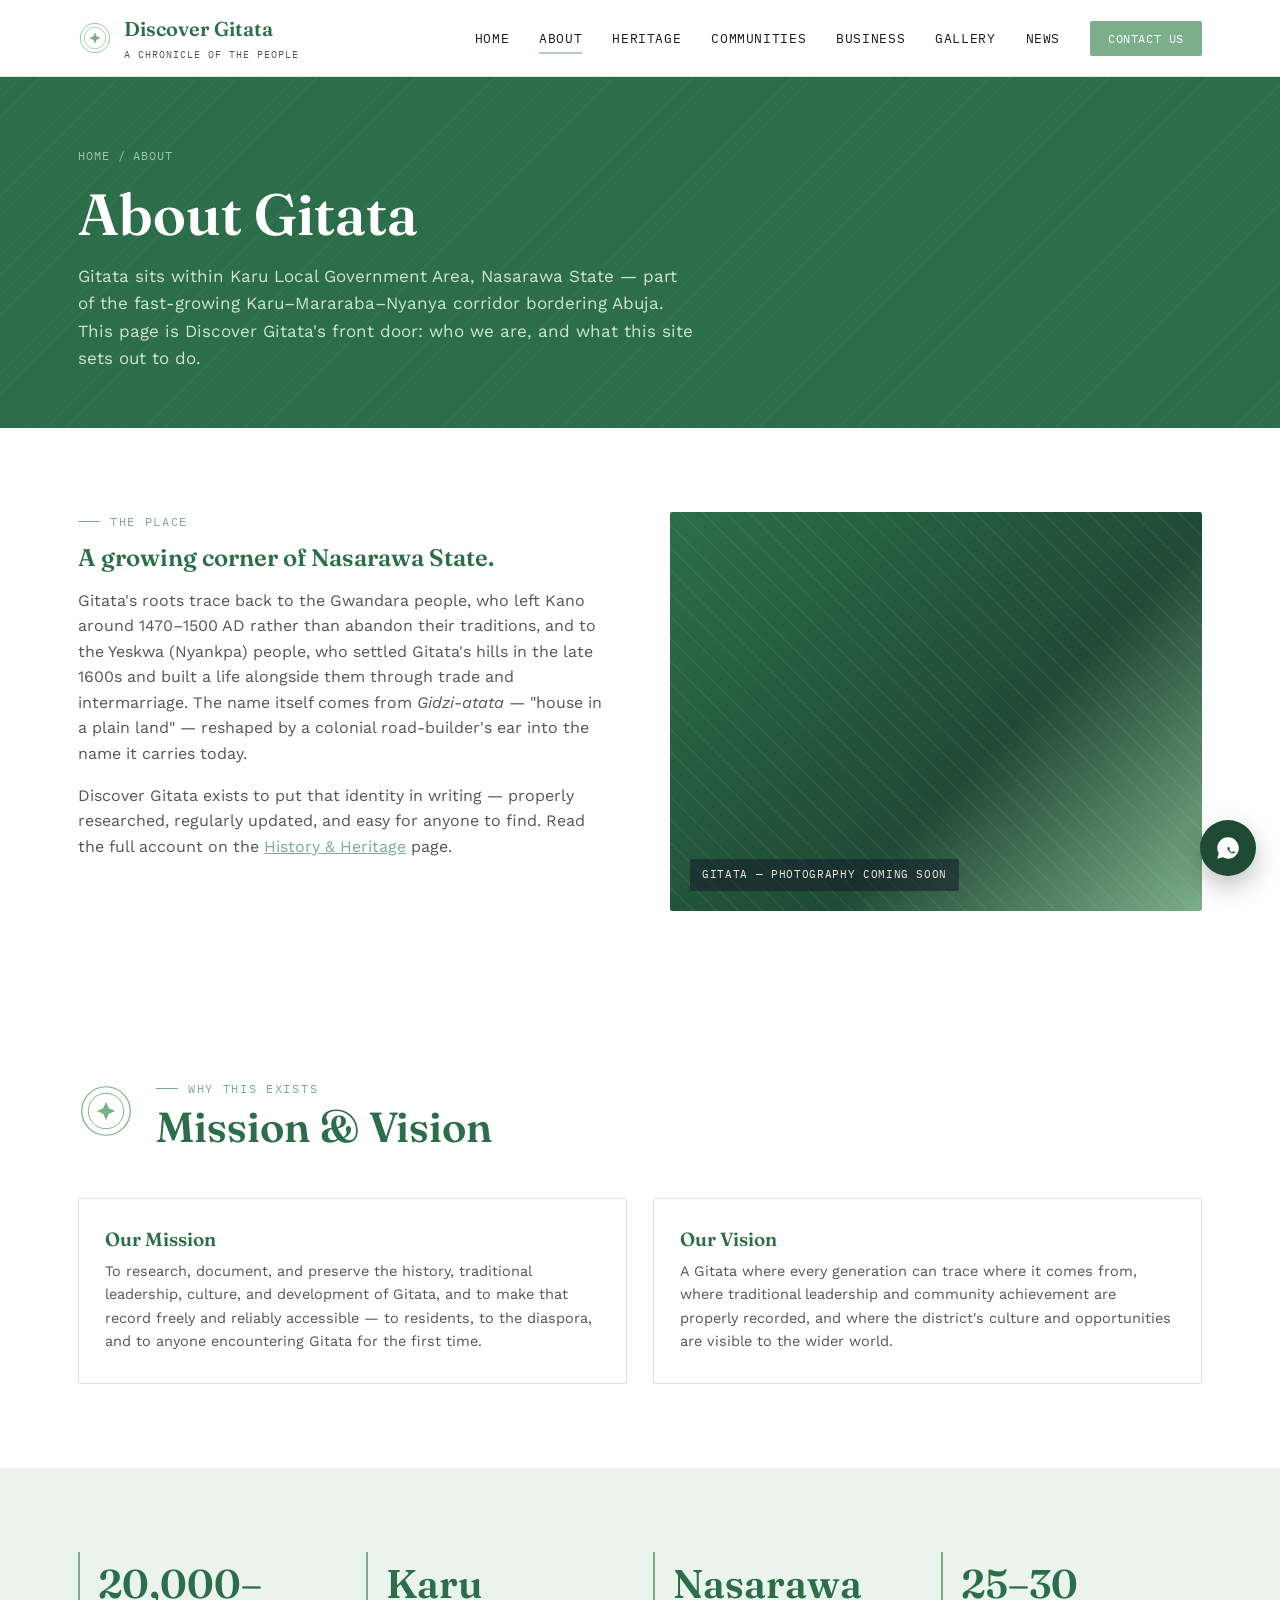
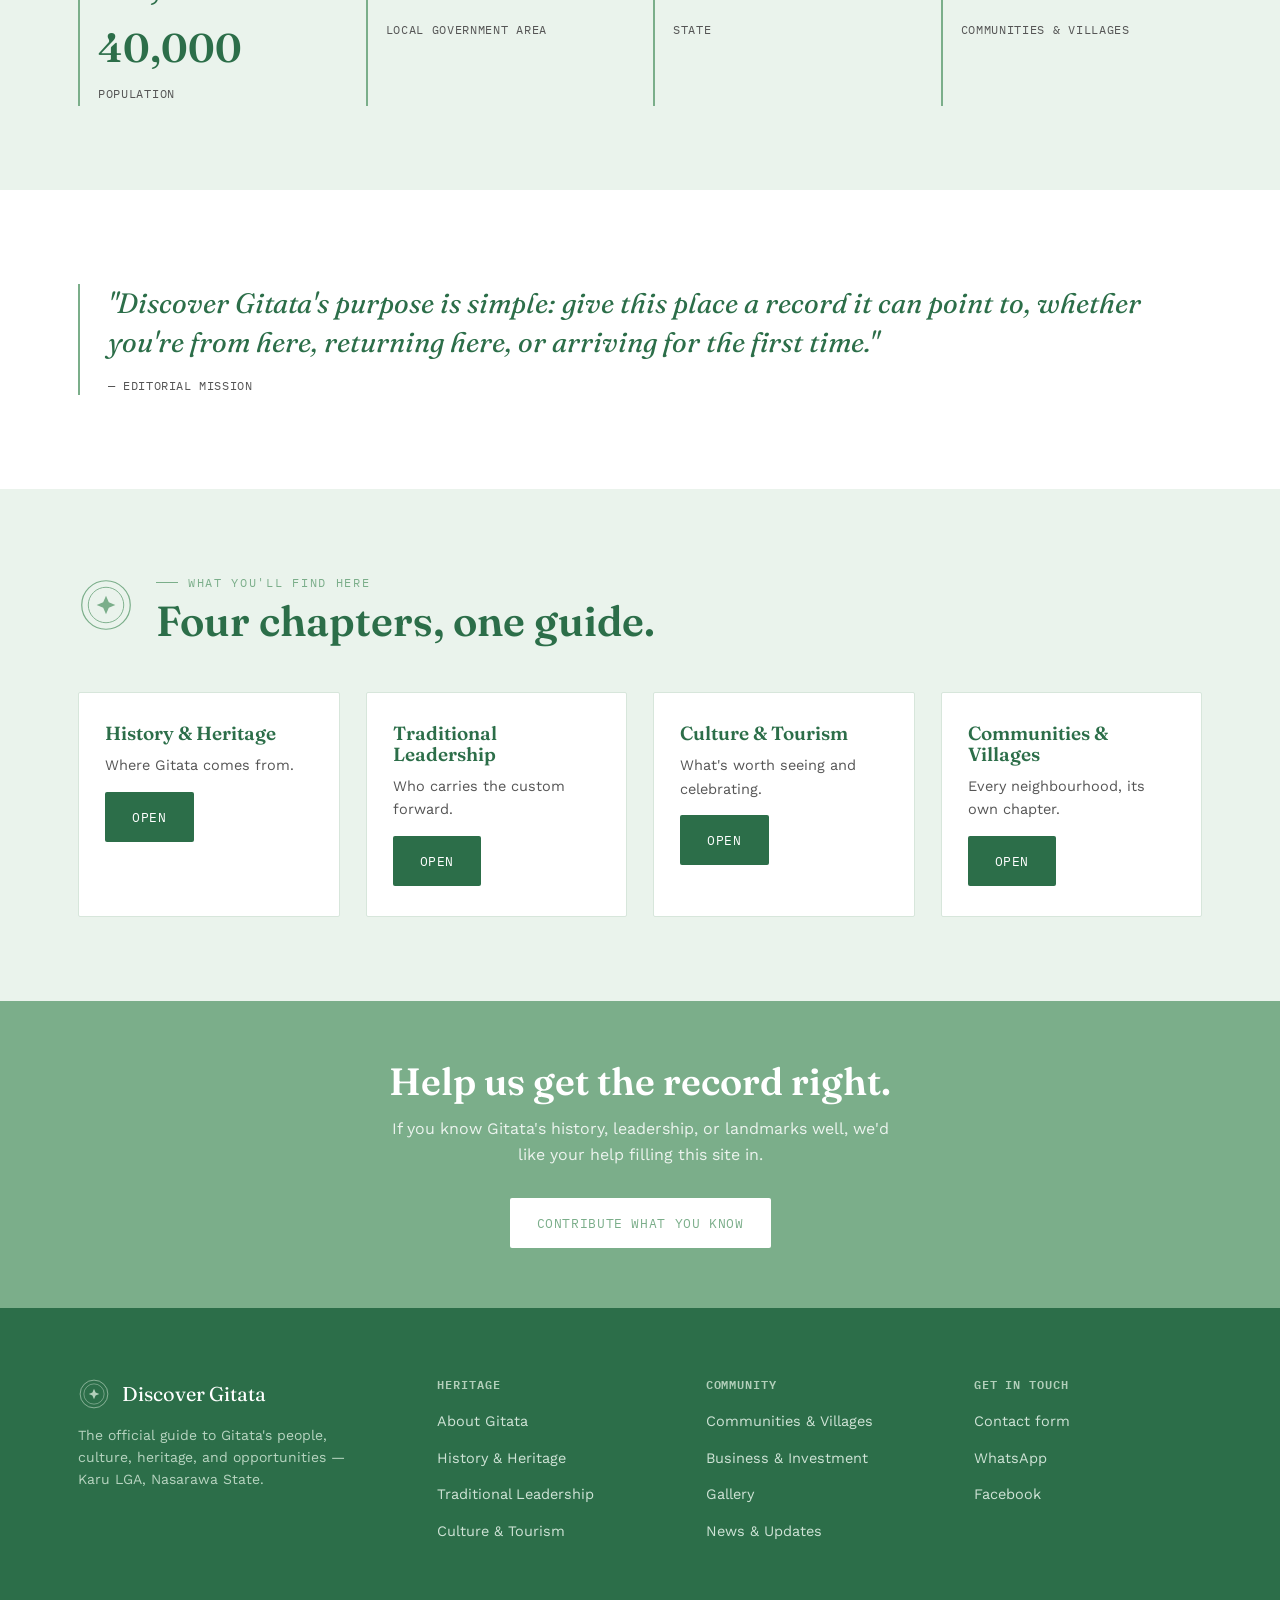
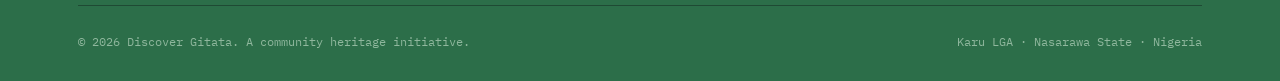
==== commit fef92f58: "Add files via upload" ====
--- a/about.html
+++ b/about.html
@@ -161,7 +161,7 @@
         <div class="grid grid-4">
           <div class="stat">
             <span class="num">20,000–40,000</span
-            ><span class="label">Population (estimate)</span>
+            ><span class="label">Population</span>
           </div>
           <div class="stat">
             <span class="num">Karu</span
@@ -172,10 +172,9 @@
           </div>
           <div class="stat">
             <span class="num">25–30</span
-            ><span class="label">Communities &amp; villages (estimate)</span>
-          </div>
-        </div>
-        <p style="margin-top:20px; color:var(--ink-soft); max-width:640px; font-size:13px;">Figures are estimates based on voter-to-population ratios for Gitata Electoral Ward, not an official census count. If you have access to more accurate figures, we'd like to correct this.</p>
+            ><span class="label">Communities &amp; villages</span>
+          </div>
+        </div>
       </div>
     </section>
 
